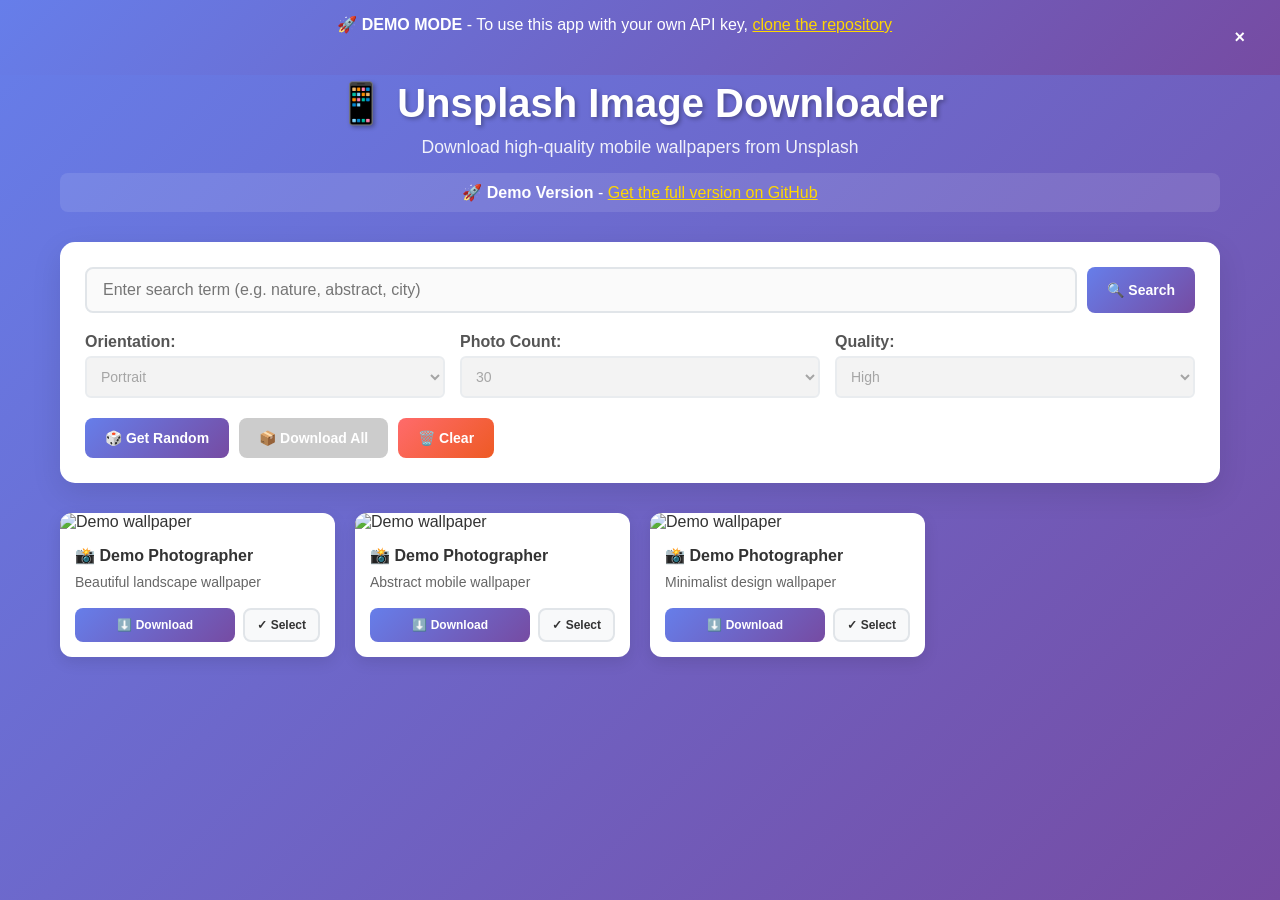
==== demo.html @ 2ec0b0dc "Enhance repository for better discoverability - Add comprehensive README with badges and call-to-act" ====
<!DOCTYPE html>
<html lang="en">
<head>
    <meta charset="UTF-8">
    <meta name="viewport" content="width=device-width, initial-scale=1.0">
    <title>Demo - Unsplash Image Downloader</title>
    <meta name="description" content="Demo of Unsplash Image Downloader - Download high-quality mobile wallpapers with advanced filtering">
    <link rel="stylesheet" href="styles.css">
</head>
<body>
    <div class="container">
        <header>
            <h1>📱 Unsplash Image Downloader</h1>
            <p>Download high-quality mobile wallpapers from Unsplash</p>
            <div style="background: rgba(255,255,255,0.1); padding: 10px; border-radius: 8px; margin-top: 15px;">
                <strong>🚀 Demo Version</strong> - 
                <a href="https://github.com/alperkah/unsplash-wallpaper-downloader" style="color: #FFD700;">Get the full version on GitHub</a>
            </div>
        </header>

        <div class="controls">
            <div class="search-section">
                <input type="text" id="searchInput" placeholder="Enter search term (e.g. nature, abstract, city)" disabled>
                <button id="searchBtn" disabled>🔍 Search</button>
            </div>

            <div class="filter-section">
                <div class="filter-group">
                    <label for="orientation">Orientation:</label>
                    <select id="orientation" disabled>
                        <option value="portrait">Portrait</option>
                        <option value="landscape">Landscape</option>
                        <option value="squarish">Square</option>
                    </select>
                </div>

                <div class="filter-group">
                    <label for="count">Photo Count:</label>
                    <select id="count" disabled>
                        <option value="10">10</option>
                        <option value="20">20</option>
                        <option value="30" selected>30</option>
                        <option value="50">50</option>
                    </select>
                </div>

                <div class="filter-group">
                    <label for="quality">Quality:</label>
                    <select id="quality" disabled>
                        <option value="regular">Regular</option>
                        <option value="full" selected>High</option>
                        <option value="raw">Raw</option>
                    </select>
                </div>
            </div>

            <div class="action-buttons">
                <button id="randomBtn" disabled>🎲 Get Random</button>
                <button id="downloadAllBtn" disabled>📦 Download All</button>
                <button id="clearBtn" disabled>🗑️ Clear</button>
            </div>
        </div>

        <div class="status" id="status">
            <div style="background: #e3f2fd; color: #1976d2; padding: 20px; border-radius: 8px; text-align: center;">
                <h3>🚀 This is a Demo Version</h3>
                <p>To use the full functionality with your own Unsplash API key:</p>
                <ol style="text-align: left; max-width: 400px; margin: 15px auto;">
                    <li>Clone the <a href="https://github.com/alperkah/unsplash-wallpaper-downloader" style="color: #1976d2;">GitHub repository</a></li>
                    <li>Get your free API key from <a href="https://unsplash.com/developers" style="color: #1976d2;">Unsplash Developers</a></li>
                    <li>Create a <code>config.js</code> file with your API key</li>
                    <li>Enjoy unlimited wallpaper downloads!</li>
                </ol>
                <a href="https://github.com/alperkah/unsplash-wallpaper-downloader" 
                   style="display: inline-block; background: #1976d2; color: white; padding: 10px 20px; border-radius: 5px; text-decoration: none; margin-top: 10px;">
                   📥 Download Full Version
                </a>
            </div>
        </div>

        <div class="gallery" id="gallery">
            <!-- Demo gallery with placeholder images -->
            <div class="photo-card">
                <img src="https://images.unsplash.com/photo-1506905925346-21bda4d32df4?w=400&h=300&fit=crop" alt="Demo wallpaper" loading="lazy">
                <div class="photo-info">
                    <div class="photo-author">📸 Demo Photographer</div>
                    <div class="photo-description">Beautiful landscape wallpaper</div>
                    <div class="photo-actions">
                        <button class="download-btn" disabled>⬇️ Download</button>
                        <button class="select-btn" disabled>✓ Select</button>
                    </div>
                </div>
            </div>
            <div class="photo-card">
                <img src="https://images.unsplash.com/photo-1519904981063-b0cf448d479e?w=400&h=300&fit=crop" alt="Demo wallpaper" loading="lazy">
                <div class="photo-info">
                    <div class="photo-author">📸 Demo Photographer</div>
                    <div class="photo-description">Abstract mobile wallpaper</div>
                    <div class="photo-actions">
                        <button class="download-btn" disabled>⬇️ Download</button>
                        <button class="select-btn" disabled>✓ Select</button>
                    </div>
                </div>
            </div>
            <div class="photo-card">
                <img src="https://images.unsplash.com/photo-1533628635777-112b2239b1c7?w=400&h=300&fit=crop" alt="Demo wallpaper" loading="lazy">
                <div class="photo-info">
                    <div class="photo-author">📸 Demo Photographer</div>
                    <div class="photo-description">Minimalist design wallpaper</div>
                    <div class="photo-actions">
                        <button class="download-btn" disabled>⬇️ Download</button>
                        <button class="select-btn" disabled>✓ Select</button>
                    </div>
                </div>
            </div>
        </div>
    </div>

    <script src="https://cdnjs.cloudflare.com/ajax/libs/jszip/3.10.1/jszip.min.js"></script>
    <script src="demo-config.js"></script>
</body>
</html>
---- styles.css ----
* {
    margin: 0;
    padding: 0;
    box-sizing: border-box;
}

body {
    font-family: 'Segoe UI', Tahoma, Geneva, Verdana, sans-serif;
    background: linear-gradient(135deg, #667eea 0%, #764ba2 100%);
    min-height: 100vh;
    color: #333;
}

.container {
    max-width: 1200px;
    margin: 0 auto;
    padding: 20px;
}

header {
    text-align: center;
    margin-bottom: 30px;
    color: white;
}

header h1 {
    font-size: 2.5rem;
    margin-bottom: 10px;
    text-shadow: 2px 2px 4px rgba(0,0,0,0.3);
}

header p {
    font-size: 1.1rem;
    opacity: 0.9;
}

.controls {
    background: white;
    padding: 25px;
    border-radius: 15px;
    box-shadow: 0 10px 30px rgba(0,0,0,0.1);
    margin-bottom: 30px;
}

.search-section {
    display: flex;
    gap: 10px;
    margin-bottom: 20px;
}

#searchInput {
    flex: 1;
    padding: 12px 16px;
    border: 2px solid #e1e5e9;
    border-radius: 8px;
    font-size: 16px;
    transition: border-color 0.3s;
}

#searchInput:focus {
    outline: none;
    border-color: #667eea;
}

.filter-section {
    display: grid;
    grid-template-columns: repeat(auto-fit, minmax(200px, 1fr));
    gap: 15px;
    margin-bottom: 20px;
}

.filter-group {
    display: flex;
    flex-direction: column;
    gap: 5px;
}

.filter-group label {
    font-weight: 600;
    color: #555;
}

.filter-group select {
    padding: 10px;
    border: 2px solid #e1e5e9;
    border-radius: 6px;
    font-size: 14px;
    transition: border-color 0.3s;
}

.filter-group select:focus {
    outline: none;
    border-color: #667eea;
}

.action-buttons {
    display: flex;
    gap: 10px;
    flex-wrap: wrap;
}

button {
    padding: 12px 20px;
    border: none;
    border-radius: 8px;
    font-size: 14px;
    font-weight: 600;
    cursor: pointer;
    transition: all 0.3s;
    text-transform: none;
}

#searchBtn, #randomBtn {
    background: linear-gradient(135deg, #667eea 0%, #764ba2 100%);
    color: white;
}

#downloadAllBtn {
    background: linear-gradient(135deg, #11998e 0%, #38ef7d 100%);
    color: white;
}

#downloadAllBtn:disabled {
    background: #ccc;
    cursor: not-allowed;
}

#clearBtn {
    background: linear-gradient(135deg, #ff6b6b 0%, #ee5a24 100%);
    color: white;
}

button:hover:not(:disabled) {
    transform: translateY(-2px);
    box-shadow: 0 5px 15px rgba(0,0,0,0.2);
}

.status {
    text-align: center;
    padding: 15px;
    margin-bottom: 20px;
    border-radius: 8px;
    font-weight: 600;
    display: none;
}

.status.loading {
    background: #e3f2fd;
    color: #1976d2;
    display: block;
}

.status.error {
    background: #ffebee;
    color: #c62828;
    display: block;
}

.status.success {
    background: #e8f5e8;
    color: #2e7d32;
    display: block;
}

.gallery {
    display: grid;
    grid-template-columns: repeat(auto-fill, minmax(250px, 1fr));
    gap: 20px;
}

.photo-card {
    background: white;
    border-radius: 12px;
    overflow: hidden;
    box-shadow: 0 5px 15px rgba(0,0,0,0.1);
    transition: transform 0.3s, box-shadow 0.3s;
}

.photo-card:hover {
    transform: translateY(-5px);
    box-shadow: 0 15px 35px rgba(0,0,0,0.2);
}

.photo-card img {
    width: 100%;
    height: 200px;
    object-fit: cover;
}

.photo-info {
    padding: 15px;
}

.photo-author {
    font-weight: 600;
    color: #333;
    margin-bottom: 8px;
}

.photo-description {
    color: #666;
    font-size: 14px;
    margin-bottom: 15px;
    line-height: 1.4;
}

.photo-actions {
    display: flex;
    gap: 8px;
}

.download-btn {
    flex: 1;
    background: linear-gradient(135deg, #667eea 0%, #764ba2 100%);
    color: white;
    padding: 8px 12px;
    font-size: 12px;
}

.select-btn {
    background: #f8f9fa;
    color: #333;
    border: 2px solid #e1e5e9;
    padding: 8px 12px;
    font-size: 12px;
}

.select-btn.selected {
    background: linear-gradient(135deg, #11998e 0%, #38ef7d 100%);
    color: white;
    border-color: #11998e;
}

@media (max-width: 768px) {
    .container {
        padding: 15px;
    }
    
    header h1 {
        font-size: 2rem;
    }
    
    .search-section {
        flex-direction: column;
    }
    
    .filter-section {
        grid-template-columns: 1fr;
    }
    
    .action-buttons {
        flex-direction: column;
    }
    
    .gallery {
        grid-template-columns: repeat(auto-fill, minmax(200px, 1fr));
        gap: 15px;
    }
}
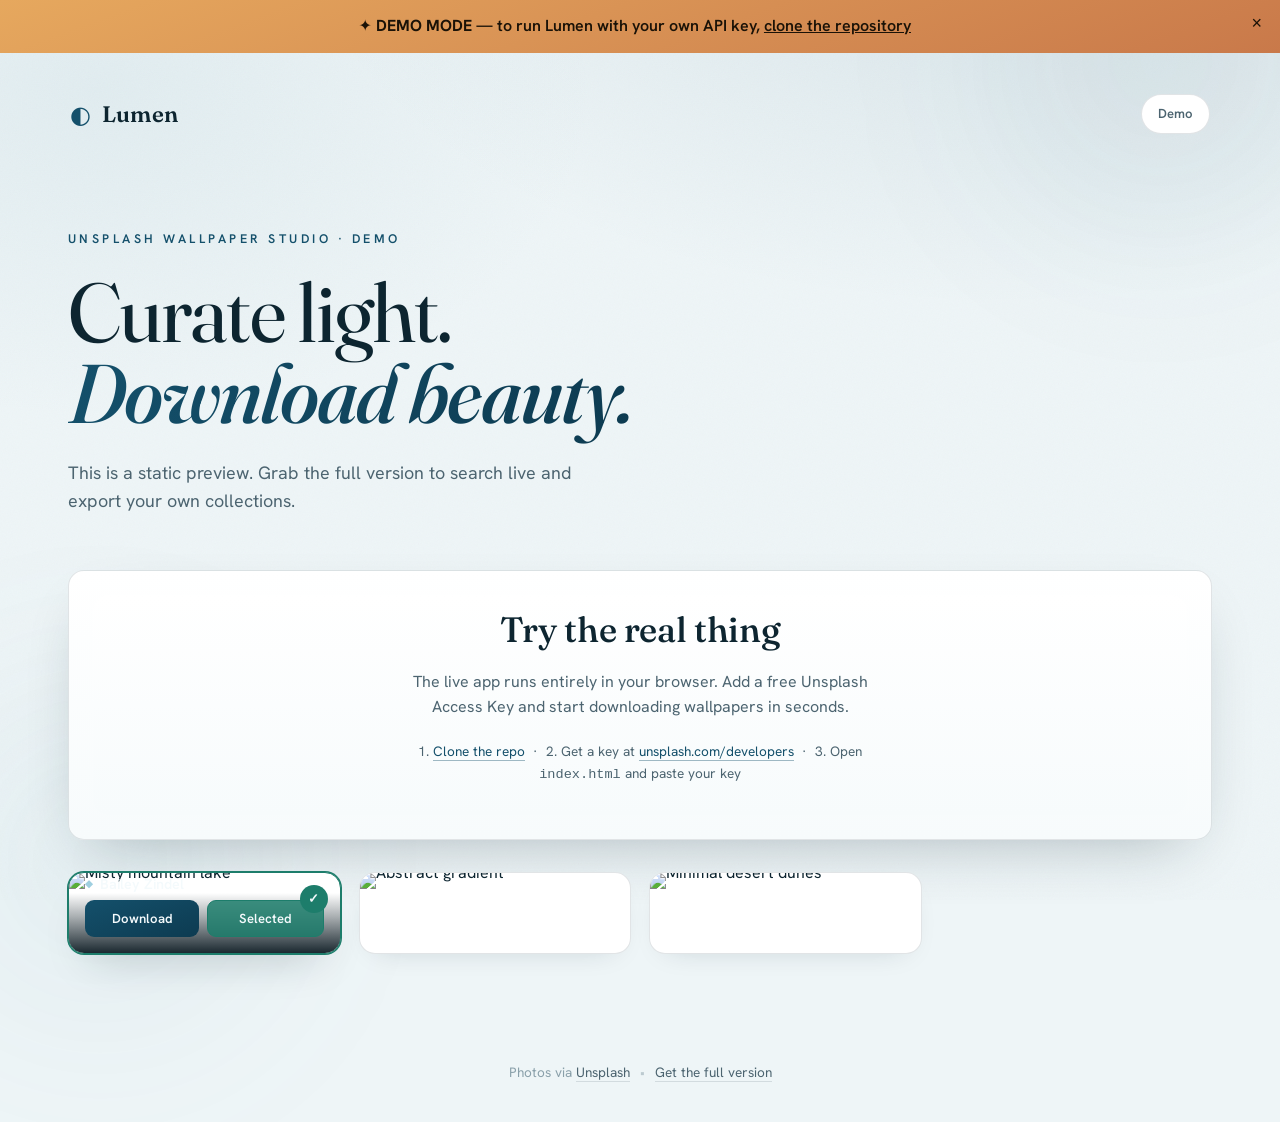
==== commit 0c0eed83: "Frontend design" ====
--- a/demo.html
+++ b/demo.html
@@ -3,120 +3,97 @@
 <head>
     <meta charset="UTF-8">
     <meta name="viewport" content="width=device-width, initial-scale=1.0">
-    <title>Demo - Unsplash Image Downloader</title>
-    <meta name="description" content="Demo of Unsplash Image Downloader - Download high-quality mobile wallpapers with advanced filtering">
+    <title>Demo — Lumen Wallpaper Studio</title>
+    <meta name="description" content="Demo of Lumen — discover and download high-quality wallpapers from Unsplash with elegant filtering.">
+    <link rel="preconnect" href="https://fonts.googleapis.com">
+    <link rel="preconnect" href="https://fonts.gstatic.com" crossorigin>
+    <link href="https://fonts.googleapis.com/css2?family=Fraunces:ital,opsz,wght@0,9..144,400;0,9..144,500;0,9..144,600;1,9..144,400&family=Hanken+Grotesk:wght@400;500;600;700&display=swap" rel="stylesheet">
     <link rel="stylesheet" href="styles.css">
 </head>
 <body>
+    <div class="grain" aria-hidden="true"></div>
+    <div class="glow glow--1" aria-hidden="true"></div>
+    <div class="glow glow--2" aria-hidden="true"></div>
+
     <div class="container">
-        <header>
-            <h1>📱 Unsplash Image Downloader</h1>
-            <p>Download high-quality mobile wallpapers from Unsplash</p>
-            <div style="background: rgba(255,255,255,0.1); padding: 10px; border-radius: 8px; margin-top: 15px;">
-                <strong>🚀 Demo Version</strong> - 
-                <a href="https://github.com/alperkah/unsplash-wallpaper-downloader" style="color: #FFD700;">Get the full version on GitHub</a>
+        <header class="site-header">
+            <div class="brand">
+                <span class="brand-mark" aria-hidden="true">◐</span>
+                <span class="brand-name">Lumen</span>
             </div>
+            <span class="ghost-btn">Demo</span>
         </header>
 
-        <div class="controls">
-            <div class="search-section">
-                <input type="text" id="searchInput" placeholder="Enter search term (e.g. nature, abstract, city)" disabled>
-                <button id="searchBtn" disabled>🔍 Search</button>
+        <section class="hero">
+            <p class="hero-eyebrow">Unsplash Wallpaper Studio · Demo</p>
+            <h1 class="hero-title">Curate light.<br><em>Download beauty.</em></h1>
+            <p class="hero-sub">This is a static preview. Grab the full version to search live and export your own collections.</p>
+        </section>
+
+        <section class="controls">
+            <div class="onboard" style="margin: 0; box-shadow: none; border: none; padding: 8px 0;">
+                <h2>Try the real thing</h2>
+                <p>The live app runs entirely in your browser. Add a free Unsplash Access Key and start downloading wallpapers in seconds.</p>
+                <p class="onboard-steps">
+                    1. <a href="https://github.com/alperkah/unsplash-wallpaper-downloader" target="_blank" rel="noopener">Clone the repo</a> &nbsp;·&nbsp;
+                    2. Get a key at <a href="https://unsplash.com/developers" target="_blank" rel="noopener">unsplash.com/developers</a> &nbsp;·&nbsp;
+                    3. Open <code>index.html</code> and paste your key
+                </p>
             </div>
+        </section>
 
-            <div class="filter-section">
-                <div class="filter-group">
-                    <label for="orientation">Orientation:</label>
-                    <select id="orientation" disabled>
-                        <option value="portrait">Portrait</option>
-                        <option value="landscape">Landscape</option>
-                        <option value="squarish">Square</option>
-                    </select>
-                </div>
-
-                <div class="filter-group">
-                    <label for="count">Photo Count:</label>
-                    <select id="count" disabled>
-                        <option value="10">10</option>
-                        <option value="20">20</option>
-                        <option value="30" selected>30</option>
-                        <option value="50">50</option>
-                    </select>
-                </div>
-
-                <div class="filter-group">
-                    <label for="quality">Quality:</label>
-                    <select id="quality" disabled>
-                        <option value="regular">Regular</option>
-                        <option value="full" selected>High</option>
-                        <option value="raw">Raw</option>
-                    </select>
-                </div>
-            </div>
-
-            <div class="action-buttons">
-                <button id="randomBtn" disabled>🎲 Get Random</button>
-                <button id="downloadAllBtn" disabled>📦 Download All</button>
-                <button id="clearBtn" disabled>🗑️ Clear</button>
-            </div>
-        </div>
-
-        <div class="status" id="status">
-            <div style="background: #e3f2fd; color: #1976d2; padding: 20px; border-radius: 8px; text-align: center;">
-                <h3>🚀 This is a Demo Version</h3>
-                <p>To use the full functionality with your own Unsplash API key:</p>
-                <ol style="text-align: left; max-width: 400px; margin: 15px auto;">
-                    <li>Clone the <a href="https://github.com/alperkah/unsplash-wallpaper-downloader" style="color: #1976d2;">GitHub repository</a></li>
-                    <li>Get your free API key from <a href="https://unsplash.com/developers" style="color: #1976d2;">Unsplash Developers</a></li>
-                    <li>Create a <code>config.js</code> file with your API key</li>
-                    <li>Enjoy unlimited wallpaper downloads!</li>
-                </ol>
-                <a href="https://github.com/alperkah/unsplash-wallpaper-downloader" 
-                   style="display: inline-block; background: #1976d2; color: white; padding: 10px 20px; border-radius: 5px; text-decoration: none; margin-top: 10px;">
-                   📥 Download Full Version
-                </a>
-            </div>
-        </div>
-
-        <div class="gallery" id="gallery">
-            <!-- Demo gallery with placeholder images -->
-            <div class="photo-card">
-                <img src="https://images.unsplash.com/photo-1506905925346-21bda4d32df4?w=400&h=300&fit=crop" alt="Demo wallpaper" loading="lazy">
-                <div class="photo-info">
-                    <div class="photo-author">📸 Demo Photographer</div>
-                    <div class="photo-description">Beautiful landscape wallpaper</div>
-                    <div class="photo-actions">
-                        <button class="download-btn" disabled>⬇️ Download</button>
-                        <button class="select-btn" disabled>✓ Select</button>
+        <main class="gallery" id="gallery">
+            <div class="photo-card is-selected" style="opacity:1;transform:none">
+                <div class="photo-badge">✓</div>
+                <div class="photo-media">
+                    <img src="https://images.unsplash.com/photo-1506905925346-21bda4d32df4?w=500&q=80" alt="Misty mountain lake" loading="lazy">
+                    <div class="photo-overlay">
+                        <div class="photo-author">Bailey Zindel</div>
+                        <div class="photo-description">Misty mountain lake at dawn</div>
+                        <div class="photo-actions">
+                            <button class="download-btn">Download</button>
+                            <button class="select-btn selected">Selected</button>
+                        </div>
                     </div>
                 </div>
             </div>
-            <div class="photo-card">
-                <img src="https://images.unsplash.com/photo-1519904981063-b0cf448d479e?w=400&h=300&fit=crop" alt="Demo wallpaper" loading="lazy">
-                <div class="photo-info">
-                    <div class="photo-author">📸 Demo Photographer</div>
-                    <div class="photo-description">Abstract mobile wallpaper</div>
-                    <div class="photo-actions">
-                        <button class="download-btn" disabled>⬇️ Download</button>
-                        <button class="select-btn" disabled>✓ Select</button>
+            <div class="photo-card" style="opacity:1;transform:none">
+                <div class="photo-badge">✓</div>
+                <div class="photo-media">
+                    <img src="https://images.unsplash.com/photo-1519904981063-b0cf448d479e?w=500&q=80" alt="Abstract gradient" loading="lazy">
+                    <div class="photo-overlay">
+                        <div class="photo-author">Pawel Czerwinski</div>
+                        <div class="photo-description">Warm abstract gradient texture</div>
+                        <div class="photo-actions">
+                            <button class="download-btn">Download</button>
+                            <button class="select-btn">Select</button>
+                        </div>
                     </div>
                 </div>
             </div>
-            <div class="photo-card">
-                <img src="https://images.unsplash.com/photo-1533628635777-112b2239b1c7?w=400&h=300&fit=crop" alt="Demo wallpaper" loading="lazy">
-                <div class="photo-info">
-                    <div class="photo-author">📸 Demo Photographer</div>
-                    <div class="photo-description">Minimalist design wallpaper</div>
-                    <div class="photo-actions">
-                        <button class="download-btn" disabled>⬇️ Download</button>
-                        <button class="select-btn" disabled>✓ Select</button>
+            <div class="photo-card" style="opacity:1;transform:none">
+                <div class="photo-badge">✓</div>
+                <div class="photo-media">
+                    <img src="https://images.unsplash.com/photo-1533628635777-112b2239b1c7?w=500&q=80" alt="Minimal desert dunes" loading="lazy">
+                    <div class="photo-overlay">
+                        <div class="photo-author">Aron Visuals</div>
+                        <div class="photo-description">Minimal desert dunes under warm light</div>
+                        <div class="photo-actions">
+                            <button class="download-btn">Download</button>
+                            <button class="select-btn">Select</button>
+                        </div>
                     </div>
                 </div>
             </div>
-        </div>
+        </main>
     </div>
 
-    <script src="https://cdnjs.cloudflare.com/ajax/libs/jszip/3.10.1/jszip.min.js"></script>
+    <footer class="site-footer">
+        <span>Photos via <a href="https://unsplash.com" target="_blank" rel="noopener">Unsplash</a></span>
+        <span class="dot">•</span>
+        <span><a href="https://github.com/alperkah/unsplash-wallpaper-downloader">Get the full version</a></span>
+    </footer>
+
     <script src="demo-config.js"></script>
 </body>
-</html>+</html>
--- a/styles.css
+++ b/styles.css
@@ -1,259 +1,579 @@
-* {
-    margin: 0;
-    padding: 0;
-    box-sizing: border-box;
-}
+/* ============================================================
+   Lumen — Unsplash Wallpaper Studio
+   Light editorial theme. Parliament blue on ice white.
+   ============================================================ */
+
+:root {
+    --bg:        #eef5f7;   /* ice white */
+    --bg-2:      #ffffff;   /* card surface */
+    --surface:   rgba(13, 37, 48, 0.035);
+    --surface-2: rgba(13, 37, 48, 0.06);
+    --border:    rgba(13, 37, 48, 0.12);
+    --border-strong: rgba(13, 37, 48, 0.22);
+
+    --text:   #0d2530;      /* deep parliament */
+    --muted:  #4c6470;
+    --faint:  #8aa0aa;
+
+    --accent:    #14506b;   /* parliament blue */
+    --accent-2:  #0d3b51;   /* deeper parliament */
+    --accent-ink:#f4fafc;   /* near-white ink on parliament */
+
+    --teal:   #1d7d6b;      /* cool counter-accent for "selected" */
+    --rose:   #c0473d;      /* error / unset key */
+
+    --radius:  16px;
+    --radius-sm: 11px;
+    --shadow:  0 24px 60px -28px rgba(13, 37, 48, 0.32);
+    --ease:    cubic-bezier(0.22, 1, 0.36, 1);
+
+    --font-display: 'Fraunces', Georgia, 'Times New Roman', serif;
+    --font-body: 'Hanken Grotesk', -apple-system, BlinkMacSystemFont, sans-serif;
+}
+
+* { margin: 0; padding: 0; box-sizing: border-box; }
+
+html { scroll-behavior: smooth; }
 
 body {
-    font-family: 'Segoe UI', Tahoma, Geneva, Verdana, sans-serif;
-    background: linear-gradient(135deg, #667eea 0%, #764ba2 100%);
+    font-family: var(--font-body);
+    color: var(--text);
+    background:
+        radial-gradient(1200px 700px at 78% -10%, rgba(20, 80, 107, 0.10), transparent 60%),
+        radial-gradient(900px 600px at 8% 8%, rgba(95, 150, 168, 0.09), transparent 55%),
+        var(--bg);
     min-height: 100vh;
-    color: #333;
-}
-
+    line-height: 1.55;
+    -webkit-font-smoothing: antialiased;
+    overflow-x: hidden;
+}
+
+/* --- Atmosphere ----------------------------------------------------------- */
+.grain {
+    position: fixed; inset: 0; z-index: 0; pointer-events: none;
+    opacity: 0.035; mix-blend-mode: multiply;
+    background-image: url("data:image/svg+xml,%3Csvg xmlns='http://www.w3.org/2000/svg' width='160' height='160'%3E%3Cfilter id='n'%3E%3CfeTurbulence type='fractalNoise' baseFrequency='0.8' numOctaves='3' stitchTiles='stitch'/%3E%3C/filter%3E%3Crect width='100%25' height='100%25' filter='url(%23n)'/%3E%3C/svg%3E");
+}
+.glow {
+    position: fixed; z-index: 0; pointer-events: none;
+    border-radius: 50%; filter: blur(90px); opacity: 0.55;
+}
+.glow--1 { top: -180px; right: -120px; width: 480px; height: 480px;
+    background: radial-gradient(circle, rgba(20, 80, 107, 0.18), transparent 70%); }
+.glow--2 { bottom: -220px; left: -160px; width: 520px; height: 520px;
+    background: radial-gradient(circle, rgba(95, 150, 168, 0.16), transparent 70%); }
+
+/* --- Layout --------------------------------------------------------------- */
 .container {
-    max-width: 1200px;
+    position: relative; z-index: 1;
+    max-width: 1240px;
     margin: 0 auto;
-    padding: 20px;
-}
-
-header {
-    text-align: center;
-    margin-bottom: 30px;
-    color: white;
-}
-
-header h1 {
-    font-size: 2.5rem;
-    margin-bottom: 10px;
-    text-shadow: 2px 2px 4px rgba(0,0,0,0.3);
-}
-
-header p {
-    font-size: 1.1rem;
-    opacity: 0.9;
-}
-
+    padding: 28px clamp(18px, 4vw, 48px) 80px;
+}
+
+/* --- Header --------------------------------------------------------------- */
+.site-header {
+    display: flex; align-items: center; justify-content: space-between;
+    padding: 6px 2px 0;
+}
+.brand { display: flex; align-items: center; gap: 11px; }
+.brand-mark {
+    font-size: 1.5rem; color: var(--accent);
+    animation: spin 14s linear infinite;
+}
+@keyframes spin { to { transform: rotate(360deg); } }
+.brand-name {
+    font-family: var(--font-display);
+    font-size: 1.4rem; font-weight: 600; letter-spacing: 0.01em;
+}
+
+.ghost-btn {
+    display: inline-flex; align-items: center; gap: 8px;
+    font-family: var(--font-body); font-size: 0.82rem; font-weight: 600;
+    color: var(--muted);
+    background: var(--bg-2);
+    border: 1px solid var(--border);
+    border-radius: 100px; padding: 9px 16px; cursor: pointer;
+    transition: all 0.3s var(--ease);
+}
+.ghost-btn:hover { color: var(--text); border-color: var(--border-strong); transform: translateY(-1px); }
+.ghost-btn__dot {
+    width: 7px; height: 7px; border-radius: 50%;
+    background: var(--rose); box-shadow: 0 0 0 0 rgba(192, 71, 61, 0.6);
+    animation: pulse 2.4s ease-out infinite;
+}
+.ghost-btn.is-ok .ghost-btn__dot { background: var(--teal); animation: none; }
+@keyframes pulse {
+    0% { box-shadow: 0 0 0 0 rgba(192, 71, 61, 0.5); }
+    70% { box-shadow: 0 0 0 8px rgba(192, 71, 61, 0); }
+    100% { box-shadow: 0 0 0 0 rgba(192, 71, 61, 0); }
+}
+
+/* --- Hero ----------------------------------------------------------------- */
+.hero {
+    padding: clamp(48px, 9vw, 96px) 0 clamp(34px, 5vw, 56px);
+    max-width: 760px;
+}
+.hero-eyebrow {
+    font-size: 0.78rem; font-weight: 600; letter-spacing: 0.28em;
+    text-transform: uppercase; color: var(--accent);
+    margin-bottom: 22px;
+    opacity: 0; animation: rise 0.8s var(--ease) 0.05s forwards;
+}
+.hero-title {
+    font-family: var(--font-display);
+    font-weight: 400;
+    font-size: clamp(2.7rem, 7vw, 5.2rem);
+    line-height: 0.98; letter-spacing: -0.02em;
+    opacity: 0; animation: rise 0.9s var(--ease) 0.14s forwards;
+}
+.hero-title em {
+    font-style: italic; font-weight: 500;
+    background: linear-gradient(100deg, var(--accent), var(--accent-2));
+    -webkit-background-clip: text; background-clip: text; -webkit-text-fill-color: transparent;
+}
+.hero-sub {
+    margin-top: 24px; max-width: 540px;
+    font-size: clamp(1rem, 1.6vw, 1.12rem); color: var(--muted);
+    opacity: 0; animation: rise 0.9s var(--ease) 0.26s forwards;
+}
+@keyframes rise { from { opacity: 0; transform: translateY(18px); } to { opacity: 1; transform: none; } }
+
+/* --- Controls ------------------------------------------------------------- */
 .controls {
-    background: white;
-    padding: 25px;
-    border-radius: 15px;
-    box-shadow: 0 10px 30px rgba(0,0,0,0.1);
-    margin-bottom: 30px;
-}
-
-.search-section {
-    display: flex;
-    gap: 10px;
-    margin-bottom: 20px;
-}
-
+    background: linear-gradient(180deg, #ffffff, #f7fbfc);
+    border: 1px solid var(--border);
+    border-radius: var(--radius);
+    padding: clamp(16px, 2.4vw, 24px);
+    box-shadow: var(--shadow);
+    opacity: 0; animation: rise 0.9s var(--ease) 0.36s forwards;
+}
+
+.search-section { display: flex; gap: 11px; flex-wrap: wrap; }
+.search-field {
+    flex: 1 1 320px; position: relative; display: flex; align-items: center;
+}
+.search-icon {
+    position: absolute; left: 18px; font-size: 1.25rem; color: var(--faint);
+    pointer-events: none;
+}
 #searchInput {
-    flex: 1;
-    padding: 12px 16px;
-    border: 2px solid #e1e5e9;
-    border-radius: 8px;
-    font-size: 16px;
-    transition: border-color 0.3s;
-}
-
+    width: 100%; font-family: var(--font-body); font-size: 1rem; color: var(--text);
+    background: rgba(13, 37, 48, 0.035);
+    border: 1px solid var(--border);
+    border-radius: var(--radius-sm);
+    padding: 15px 18px 15px 46px;
+    transition: all 0.3s var(--ease);
+}
+#searchInput::placeholder { color: var(--faint); }
 #searchInput:focus {
-    outline: none;
-    border-color: #667eea;
-}
-
-.filter-section {
-    display: grid;
-    grid-template-columns: repeat(auto-fit, minmax(200px, 1fr));
-    gap: 15px;
-    margin-bottom: 20px;
-}
-
-.filter-group {
-    display: flex;
-    flex-direction: column;
-    gap: 5px;
-}
-
+    outline: none; border-color: var(--accent);
+    box-shadow: 0 0 0 4px rgba(20, 80, 107, 0.14);
+    background: #ffffff;
+}
+/* Remove the native search clear button so it doesn't clash with the theme */
+#searchInput::-webkit-search-cancel-button { -webkit-appearance: none; }
+
+/* Buttons */
+.btn {
+    font-family: var(--font-body); font-size: 0.92rem; font-weight: 600;
+    border: 1px solid transparent; border-radius: var(--radius-sm);
+    padding: 14px 22px; cursor: pointer; white-space: nowrap;
+    transition: all 0.28s var(--ease);
+}
+.btn--primary {
+    background: linear-gradient(160deg, var(--accent), var(--accent-2));
+    color: var(--accent-ink); font-weight: 700;
+    box-shadow: 0 12px 26px -14px rgba(20, 80, 107, 0.7);
+}
+.btn--primary:hover { transform: translateY(-2px); box-shadow: 0 18px 32px -14px rgba(20, 80, 107, 0.75); }
+.btn--ghost {
+    background: var(--bg-2); color: var(--text); border-color: var(--border);
+}
+.btn--ghost:hover { border-color: var(--border-strong); background: #f4f9fb; transform: translateY(-2px); }
+.btn--accent {
+    background: var(--bg-2); color: var(--teal); border-color: rgba(29, 125, 107, 0.35);
+}
+.btn--accent:not(:disabled):hover {
+    background: rgba(29, 125, 107, 0.1); border-color: var(--teal); transform: translateY(-2px);
+}
+.btn:disabled { opacity: 0.4; cursor: not-allowed; }
+
+/* Loading spinner on search/random buttons */
+.btn.is-loading { position: relative; color: transparent !important; pointer-events: none; opacity: 1 !important; }
+.btn.is-loading::after {
+    content: ""; position: absolute; inset: 0; margin: auto;
+    width: 16px; height: 16px; border-radius: 50%;
+    border: 2px solid currentColor; border-top-color: transparent;
+    color: var(--accent-ink);
+    animation: btn-spin 0.7s linear infinite;
+}
+.btn--ghost.is-loading::after { color: var(--text); }
+@keyframes btn-spin { to { transform: rotate(360deg); } }
+
+.filter-row {
+    display: flex; flex-wrap: wrap; align-items: flex-end; gap: 14px;
+    margin-top: 18px; padding-top: 18px;
+    border-top: 1px solid var(--border);
+}
+.filter-group { display: flex; flex-direction: column; gap: 7px; min-width: 150px; }
 .filter-group label {
-    font-weight: 600;
-    color: #555;
-}
-
-.filter-group select {
-    padding: 10px;
-    border: 2px solid #e1e5e9;
-    border-radius: 6px;
-    font-size: 14px;
-    transition: border-color 0.3s;
-}
-
-.filter-group select:focus {
-    outline: none;
-    border-color: #667eea;
-}
-
-.action-buttons {
-    display: flex;
-    gap: 10px;
-    flex-wrap: wrap;
-}
-
-button {
-    padding: 12px 20px;
-    border: none;
-    border-radius: 8px;
-    font-size: 14px;
-    font-weight: 600;
-    cursor: pointer;
-    transition: all 0.3s;
-    text-transform: none;
-}
-
-#searchBtn, #randomBtn {
-    background: linear-gradient(135deg, #667eea 0%, #764ba2 100%);
-    color: white;
-}
-
-#downloadAllBtn {
-    background: linear-gradient(135deg, #11998e 0%, #38ef7d 100%);
-    color: white;
-}
-
-#downloadAllBtn:disabled {
-    background: #ccc;
-    cursor: not-allowed;
-}
-
-#clearBtn {
-    background: linear-gradient(135deg, #ff6b6b 0%, #ee5a24 100%);
-    color: white;
-}
-
-button:hover:not(:disabled) {
-    transform: translateY(-2px);
-    box-shadow: 0 5px 15px rgba(0,0,0,0.2);
-}
-
+    font-size: 0.72rem; font-weight: 600; letter-spacing: 0.12em;
+    text-transform: uppercase; color: var(--faint); padding-left: 2px;
+}
+.select-wrap { position: relative; }
+.select-wrap::after {
+    content: "▾"; position: absolute; right: 14px; top: 50%; transform: translateY(-50%);
+    color: var(--accent); pointer-events: none; font-size: 0.8rem;
+}
+.select-wrap select {
+    appearance: none; -webkit-appearance: none;
+    font-family: var(--font-body); font-size: 0.92rem; font-weight: 500; color: var(--text);
+    background: rgba(13, 37, 48, 0.035);
+    border: 1px solid var(--border); border-radius: var(--radius-sm);
+    padding: 12px 38px 12px 14px; width: 100%; cursor: pointer;
+    transition: all 0.3s var(--ease);
+}
+.select-wrap select:focus { outline: none; border-color: var(--accent); box-shadow: 0 0 0 4px rgba(20, 80, 107, 0.12); }
+.select-wrap option { background: var(--bg-2); color: var(--text); }
+
+.filter-actions { margin-left: auto; display: flex; gap: 10px; align-items: flex-end; }
+
+/* --- Suggestion chips ----------------------------------------------------- */
+.suggestions {
+    display: flex; flex-wrap: wrap; gap: 8px; margin-top: 14px;
+}
+.chip {
+    font-family: var(--font-body); font-size: 0.8rem; font-weight: 600;
+    color: var(--muted);
+    background: rgba(13, 37, 48, 0.04);
+    border: 1px solid var(--border); border-radius: 100px;
+    padding: 7px 15px; cursor: pointer;
+    transition: all 0.25s var(--ease);
+}
+.chip:hover {
+    color: var(--accent-ink); background: var(--accent); border-color: var(--accent);
+    transform: translateY(-1px);
+}
+
+/* --- Status --------------------------------------------------------------- */
 .status {
-    text-align: center;
-    padding: 15px;
-    margin-bottom: 20px;
-    border-radius: 8px;
-    font-weight: 600;
-    display: none;
-}
-
-.status.loading {
-    background: #e3f2fd;
-    color: #1976d2;
-    display: block;
-}
-
-.status.error {
-    background: #ffebee;
-    color: #c62828;
-    display: block;
-}
-
-.status.success {
-    background: #e8f5e8;
-    color: #2e7d32;
-    display: block;
-}
-
+    display: none; align-items: center; gap: 12px;
+    margin: 24px 2px 0; padding: 14px 18px;
+    border-radius: var(--radius-sm); font-weight: 500; font-size: 0.95rem;
+    border: 1px solid var(--border);
+}
+.status::before {
+    content: ""; width: 9px; height: 9px; border-radius: 50%; flex: none;
+}
+.status.loading { display: flex; background: rgba(20, 80, 107, 0.08); color: var(--accent); border-color: rgba(20, 80, 107, 0.25); }
+.status.loading::before { background: var(--accent); animation: blink 1s ease-in-out infinite; }
+.status.success { display: flex; background: rgba(29, 125, 107, 0.1); color: var(--teal); border-color: rgba(29, 125, 107, 0.32); }
+.status.success::before { background: var(--teal); }
+.status.error { display: flex; background: rgba(192, 71, 61, 0.1); color: var(--rose); border-color: rgba(192, 71, 61, 0.32); }
+.status.error::before { background: var(--rose); }
+@keyframes blink { 50% { opacity: 0.3; } }
+
+/* --- Onboarding (no API key) --------------------------------------------- */
+.onboard {
+    grid-column: 1 / -1;
+    column-span: all;
+    margin-top: 16px;
+    background: linear-gradient(180deg, #ffffff, #f7fbfc);
+    border: 1px solid var(--border); border-radius: var(--radius);
+    padding: clamp(28px, 5vw, 48px);
+    text-align: center; box-shadow: var(--shadow);
+}
+.onboard h2 {
+    font-family: var(--font-display); font-weight: 500; font-size: clamp(1.6rem, 3.5vw, 2.2rem);
+    margin-bottom: 12px; letter-spacing: -0.01em;
+}
+.onboard p { color: var(--muted); max-width: 480px; margin: 0 auto 22px; }
+.onboard a { color: var(--accent); text-decoration: none; border-bottom: 1px solid rgba(20, 80, 107, 0.4); }
+.onboard a:hover { border-color: var(--accent); }
+.onboard-form { display: flex; gap: 10px; max-width: 520px; margin: 0 auto; flex-wrap: wrap; }
+.onboard-form input {
+    flex: 1 1 260px; font-family: var(--font-body); font-size: 0.95rem; color: var(--text);
+    background: rgba(13, 37, 48, 0.04); border: 1px solid var(--border);
+    border-radius: var(--radius-sm); padding: 14px 16px;
+}
+.onboard-form input:focus { outline: none; border-color: var(--accent); box-shadow: 0 0 0 4px rgba(20, 80, 107, 0.14); background: #fff; }
+.onboard-steps { color: var(--faint); font-size: 0.85rem; margin-top: 18px; }
+
+/* --- Gallery -------------------------------------------------------------- */
 .gallery {
-    display: grid;
-    grid-template-columns: repeat(auto-fill, minmax(250px, 1fr));
-    gap: 20px;
-}
+    margin-top: 32px;
+    columns: 4 250px;
+    column-gap: 18px;
+}
+.gallery:empty { margin-top: 0; }
+
+/* Loading skeletons */
+.skeleton {
+    break-inside: avoid;
+    margin-bottom: 18px;
+    border-radius: var(--radius);
+    background: linear-gradient(100deg,
+        rgba(13, 37, 48, 0.05) 30%, rgba(13, 37, 48, 0.1) 50%, rgba(13, 37, 48, 0.05) 70%);
+    background-size: 220% 100%;
+    border: 1px solid var(--border);
+    animation: shimmer 1.4s ease-in-out infinite;
+}
+@keyframes shimmer { from { background-position: 100% 0; } to { background-position: -120% 0; } }
+
+/* Empty state */
+.empty-state {
+    grid-column: 1 / -1; column-span: all;
+    text-align: center; color: var(--muted);
+    padding: clamp(48px, 9vw, 88px) 20px;
+}
+.empty-state__mark {
+    display: block; font-size: 2.6rem; color: var(--accent);
+    opacity: 0.7; margin-bottom: 14px;
+}
+.empty-state p { max-width: 360px; margin: 0 auto; }
 
 .photo-card {
-    background: white;
-    border-radius: 12px;
+    position: relative;
+    break-inside: avoid;
+    margin-bottom: 18px;
+    border-radius: var(--radius);
     overflow: hidden;
-    box-shadow: 0 5px 15px rgba(0,0,0,0.1);
-    transition: transform 0.3s, box-shadow 0.3s;
-}
-
+    background: var(--bg-2);
+    border: 1px solid var(--border);
+    box-shadow: 0 10px 30px -18px rgba(13, 37, 48, 0.22);
+    opacity: 0; transform: translateY(16px);
+    animation: card-in 0.7s var(--ease) forwards;
+    transition: transform 0.4s var(--ease), box-shadow 0.4s var(--ease), border-color 0.4s var(--ease);
+}
+@keyframes card-in { to { opacity: 1; transform: none; } }
 .photo-card:hover {
-    transform: translateY(-5px);
-    box-shadow: 0 15px 35px rgba(0,0,0,0.2);
-}
+    transform: translateY(-6px);
+    border-color: var(--border-strong);
+    box-shadow: 0 26px 50px -24px rgba(13, 37, 48, 0.3);
+}
+.photo-card.is-selected {
+    border-color: var(--teal);
+    box-shadow: 0 0 0 1px var(--teal), 0 22px 46px -24px rgba(13, 37, 48, 0.28);
+}
+
+.photo-media { position: relative; display: block; line-height: 0; min-height: 80px; cursor: zoom-in; }
+.photo-card.img-error { display: none; }
+
+/* Zoom affordance */
+.photo-zoom {
+    position: absolute; top: 12px; left: 12px; z-index: 2;
+    width: 32px; height: 32px; border-radius: 50%;
+    display: grid; place-items: center;
+    font-size: 0.95rem; line-height: 1;
+    color: #f4fafc; background: rgba(13, 37, 48, 0.55);
+    border: 1px solid rgba(255, 255, 255, 0.3); cursor: pointer;
+    opacity: 0; transform: translateY(-4px);
+    backdrop-filter: blur(6px);
+    transition: all 0.3s var(--ease);
+}
+.photo-card:hover .photo-zoom { opacity: 1; transform: none; }
+.photo-zoom:hover { background: var(--accent); color: var(--accent-ink); border-color: var(--accent); }
 
 .photo-card img {
-    width: 100%;
-    height: 200px;
-    object-fit: cover;
-}
-
-.photo-info {
-    padding: 15px;
-}
+    width: 100%; height: auto; display: block;
+    transition: transform 0.7s var(--ease), filter 0.4s var(--ease);
+}
+.photo-card:hover img { transform: scale(1.05); }
+
+.photo-overlay {
+    position: absolute; inset: 0;
+    display: flex; flex-direction: column; justify-content: flex-end;
+    padding: 16px;
+    background: linear-gradient(to top, rgba(7, 22, 30, 0.92) 0%, rgba(7, 22, 30, 0.35) 45%, transparent 75%);
+    opacity: 0; transition: opacity 0.4s var(--ease);
+}
+.photo-card:hover .photo-overlay,
+.photo-card.is-selected .photo-overlay { opacity: 1; }
 
 .photo-author {
-    font-weight: 600;
-    color: #333;
-    margin-bottom: 8px;
-}
-
+    display: flex; align-items: center; gap: 7px;
+    font-weight: 600; font-size: 0.9rem; color: #f4fafc;
+    margin-bottom: 2px;
+}
+.photo-author::before { content: "◆"; color: #9fcfe0; font-size: 0.6rem; }
 .photo-description {
-    color: #666;
-    font-size: 14px;
-    margin-bottom: 15px;
-    line-height: 1.4;
-}
-
-.photo-actions {
-    display: flex;
-    gap: 8px;
-}
-
+    color: rgba(244, 250, 252, 0.78); font-size: 0.8rem; line-height: 1.35;
+    margin-bottom: 14px;
+    display: -webkit-box; -webkit-line-clamp: 2; -webkit-box-orient: vertical; overflow: hidden;
+}
+.photo-actions { display: flex; gap: 8px; }
+.photo-actions button {
+    flex: 1; font-family: var(--font-body); font-size: 0.82rem; font-weight: 600;
+    padding: 9px 10px; border-radius: 9px; cursor: pointer;
+    transition: all 0.25s var(--ease);
+}
 .download-btn {
-    flex: 1;
-    background: linear-gradient(135deg, #667eea 0%, #764ba2 100%);
-    color: white;
-    padding: 8px 12px;
-    font-size: 12px;
-}
-
+    background: linear-gradient(160deg, var(--accent), var(--accent-2));
+    color: var(--accent-ink); border: none;
+}
+.download-btn:hover { filter: brightness(1.12); transform: translateY(-1px); }
 .select-btn {
-    background: #f8f9fa;
-    color: #333;
-    border: 2px solid #e1e5e9;
-    padding: 8px 12px;
-    font-size: 12px;
-}
-
+    background: rgba(255, 255, 255, 0.14); color: #f4fafc;
+    border: 1px solid rgba(255, 255, 255, 0.3);
+}
+.select-btn:hover { background: rgba(255, 255, 255, 0.24); }
 .select-btn.selected {
-    background: linear-gradient(135deg, #11998e 0%, #38ef7d 100%);
-    color: white;
-    border-color: #11998e;
-}
-
-@media (max-width: 768px) {
-    .container {
-        padding: 15px;
+    background: rgba(29, 125, 107, 0.85); color: #f4fafc; border-color: var(--teal);
+}
+
+/* Selected corner badge */
+.photo-badge {
+    position: absolute; top: 12px; right: 12px;
+    width: 28px; height: 28px; border-radius: 50%;
+    display: grid; place-items: center;
+    background: var(--teal); color: #f4fafc; font-size: 0.8rem; font-weight: 700;
+    transform: scale(0); transition: transform 0.3s var(--ease);
+    z-index: 2;
+}
+.photo-card.is-selected .photo-badge { transform: scale(1); }
+
+/* --- Load more ------------------------------------------------------------ */
+.load-more-wrap { display: flex; justify-content: center; margin-top: 30px; }
+.load-more-wrap[hidden] { display: none; }
+#loadMoreBtn { min-width: 200px; }
+
+/* --- Sticky selection bar ------------------------------------------------- */
+.selection-bar {
+    position: fixed; z-index: 30;
+    left: 50%; bottom: 24px; transform: translateX(-50%) translateY(140%);
+    display: flex; align-items: center; gap: 18px;
+    padding: 12px 14px 12px 22px;
+    background: rgba(255, 255, 255, 0.92);
+    border: 1px solid var(--border-strong); border-radius: 100px;
+    box-shadow: var(--shadow);
+    backdrop-filter: blur(14px);
+    transition: transform 0.45s var(--ease), opacity 0.45s var(--ease);
+    opacity: 0;
+}
+.selection-bar[hidden] { display: none; }
+.selection-bar.is-visible { transform: translateX(-50%); opacity: 1; }
+.selection-bar__count { font-size: 0.9rem; color: var(--muted); white-space: nowrap; }
+.selection-bar__count strong { color: var(--text); font-size: 1.05rem; }
+.selection-bar__actions { display: flex; gap: 8px; }
+.selection-bar .btn { padding: 11px 18px; }
+
+/* --- Lightbox ------------------------------------------------------------- */
+body.lb-open { overflow: hidden; }
+.lightbox {
+    position: fixed; inset: 0; z-index: 50;
+    display: grid; place-items: center; padding: clamp(16px, 4vw, 56px);
+    animation: lb-fade 0.3s var(--ease);
+}
+.lightbox[hidden] { display: none; }
+@keyframes lb-fade { from { opacity: 0; } to { opacity: 1; } }
+.lightbox__backdrop {
+    position: absolute; inset: 0; cursor: zoom-out;
+    background: rgba(7, 22, 30, 0.84); backdrop-filter: blur(10px);
+}
+.lightbox__figure {
+    position: relative; z-index: 1; margin: 0;
+    max-width: min(1100px, 100%); max-height: 100%;
+    display: flex; flex-direction: column; gap: 14px;
+    animation: lb-rise 0.4s var(--ease);
+}
+@keyframes lb-rise { from { opacity: 0; transform: scale(0.97) translateY(10px); } to { opacity: 1; transform: none; } }
+.lightbox__stage {
+    position: relative; display: grid; place-items: center;
+    min-height: 120px; border-radius: var(--radius); overflow: hidden;
+    background: rgba(13, 37, 48, 0.4); box-shadow: var(--shadow);
+}
+.lightbox__stage img {
+    display: block; max-width: 100%; max-height: 74vh;
+    width: auto; height: auto; object-fit: contain;
+    opacity: 1; transition: opacity 0.3s var(--ease);
+}
+.lightbox.is-loading .lightbox__stage img { opacity: 0; }
+.lightbox__spinner {
+    position: absolute; width: 34px; height: 34px; border-radius: 50%;
+    border: 3px solid rgba(244, 250, 252, 0.3); border-top-color: #f4fafc;
+    opacity: 0; transition: opacity 0.2s var(--ease);
+    animation: btn-spin 0.8s linear infinite;
+}
+.lightbox.is-loading .lightbox__spinner { opacity: 1; }
+.lightbox__meta {
+    display: flex; align-items: center; justify-content: space-between;
+    gap: 16px; flex-wrap: wrap;
+}
+.lightbox__info { display: flex; flex-direction: column; gap: 2px; min-width: 0; }
+.lightbox__author {
+    display: flex; align-items: center; gap: 8px;
+    font-family: var(--font-display); font-weight: 500; font-size: 1.15rem; color: #f4fafc;
+}
+.lightbox__author::before { content: "◆"; color: #9fcfe0; font-size: 0.6rem; }
+.lightbox__desc {
+    color: rgba(244, 250, 252, 0.72); font-size: 0.88rem; max-width: 60ch;
+    overflow: hidden; text-overflow: ellipsis; white-space: nowrap;
+}
+.lightbox__actions { display: flex; gap: 10px; flex: none; }
+.lightbox__actions .btn { text-decoration: none; display: inline-flex; align-items: center; }
+.lightbox__actions .btn--ghost {
+    background: rgba(255, 255, 255, 0.1); color: #f4fafc; border-color: rgba(255, 255, 255, 0.28);
+}
+.lightbox__actions .btn--ghost:hover { background: rgba(255, 255, 255, 0.2); border-color: rgba(255, 255, 255, 0.5); }
+
+.lightbox__close, .lightbox__nav {
+    position: absolute; z-index: 2;
+    display: grid; place-items: center;
+    color: #f4fafc; background: rgba(13, 37, 48, 0.55);
+    border: 1px solid rgba(255, 255, 255, 0.28); cursor: pointer;
+    backdrop-filter: blur(8px); transition: all 0.25s var(--ease);
+}
+.lightbox__close {
+    top: clamp(16px, 3vw, 28px); right: clamp(16px, 3vw, 28px);
+    width: 44px; height: 44px; border-radius: 50%; font-size: 1rem;
+}
+.lightbox__nav {
+    top: 50%; transform: translateY(-50%);
+    width: 52px; height: 52px; border-radius: 50%; font-size: 1.8rem; line-height: 0;
+}
+.lightbox__nav--prev { left: clamp(8px, 2vw, 28px); }
+.lightbox__nav--next { right: clamp(8px, 2vw, 28px); }
+.lightbox__close:hover, .lightbox__nav:not(:disabled):hover {
+    background: var(--accent); color: var(--accent-ink); border-color: var(--accent);
+}
+.lightbox__nav:disabled { opacity: 0.25; cursor: not-allowed; }
+
+/* --- Footer --------------------------------------------------------------- */
+.site-footer {
+    position: relative; z-index: 1;
+    text-align: center; color: var(--faint); font-size: 0.85rem;
+    padding: 28px 16px 40px; display: flex; gap: 10px; justify-content: center; align-items: center;
+}
+.site-footer a { color: var(--muted); text-decoration: none; border-bottom: 1px solid var(--border); }
+.site-footer a:hover { color: var(--accent); }
+.site-footer .dot { opacity: 0.5; }
+
+/* --- Responsive ----------------------------------------------------------- */
+@media (max-width: 720px) {
+    .filter-actions { margin-left: 0; width: 100%; }
+    .filter-actions .btn { flex: 1; }
+    .gallery { columns: 2 150px; column-gap: 12px; }
+    .photo-card { margin-bottom: 12px; }
+
+    .lightbox__meta { flex-direction: column; align-items: stretch; }
+    .lightbox__actions .btn { flex: 1; justify-content: center; }
+    .lightbox__nav { width: 42px; height: 42px; font-size: 1.4rem; }
+    .lightbox__stage img { max-height: 64vh; }
+
+    .selection-bar {
+        left: 12px; right: 12px; bottom: 12px; transform: translateY(140%);
+        border-radius: var(--radius); justify-content: space-between; padding: 12px 14px;
     }
-    
-    header h1 {
-        font-size: 2rem;
-    }
-    
-    .search-section {
-        flex-direction: column;
-    }
-    
-    .filter-section {
-        grid-template-columns: 1fr;
-    }
-    
-    .action-buttons {
-        flex-direction: column;
-    }
-    
-    .gallery {
-        grid-template-columns: repeat(auto-fill, minmax(200px, 1fr));
-        gap: 15px;
-    }
-}+    .selection-bar.is-visible { transform: none; }
+    .photo-zoom { opacity: 1; transform: none; }
+}
+@media (max-width: 460px) {
+    .search-section { flex-direction: column; }
+    .search-section .btn { width: 100%; }
+}
+
+@media (prefers-reduced-motion: reduce) {
+    *, *::before, *::after { animation-duration: 0.01ms !important; animation-iteration-count: 1 !important; transition-duration: 0.01ms !important; }
+    .hero-eyebrow, .hero-title, .hero-sub, .controls, .photo-card { opacity: 1 !important; transform: none !important; }
+}
